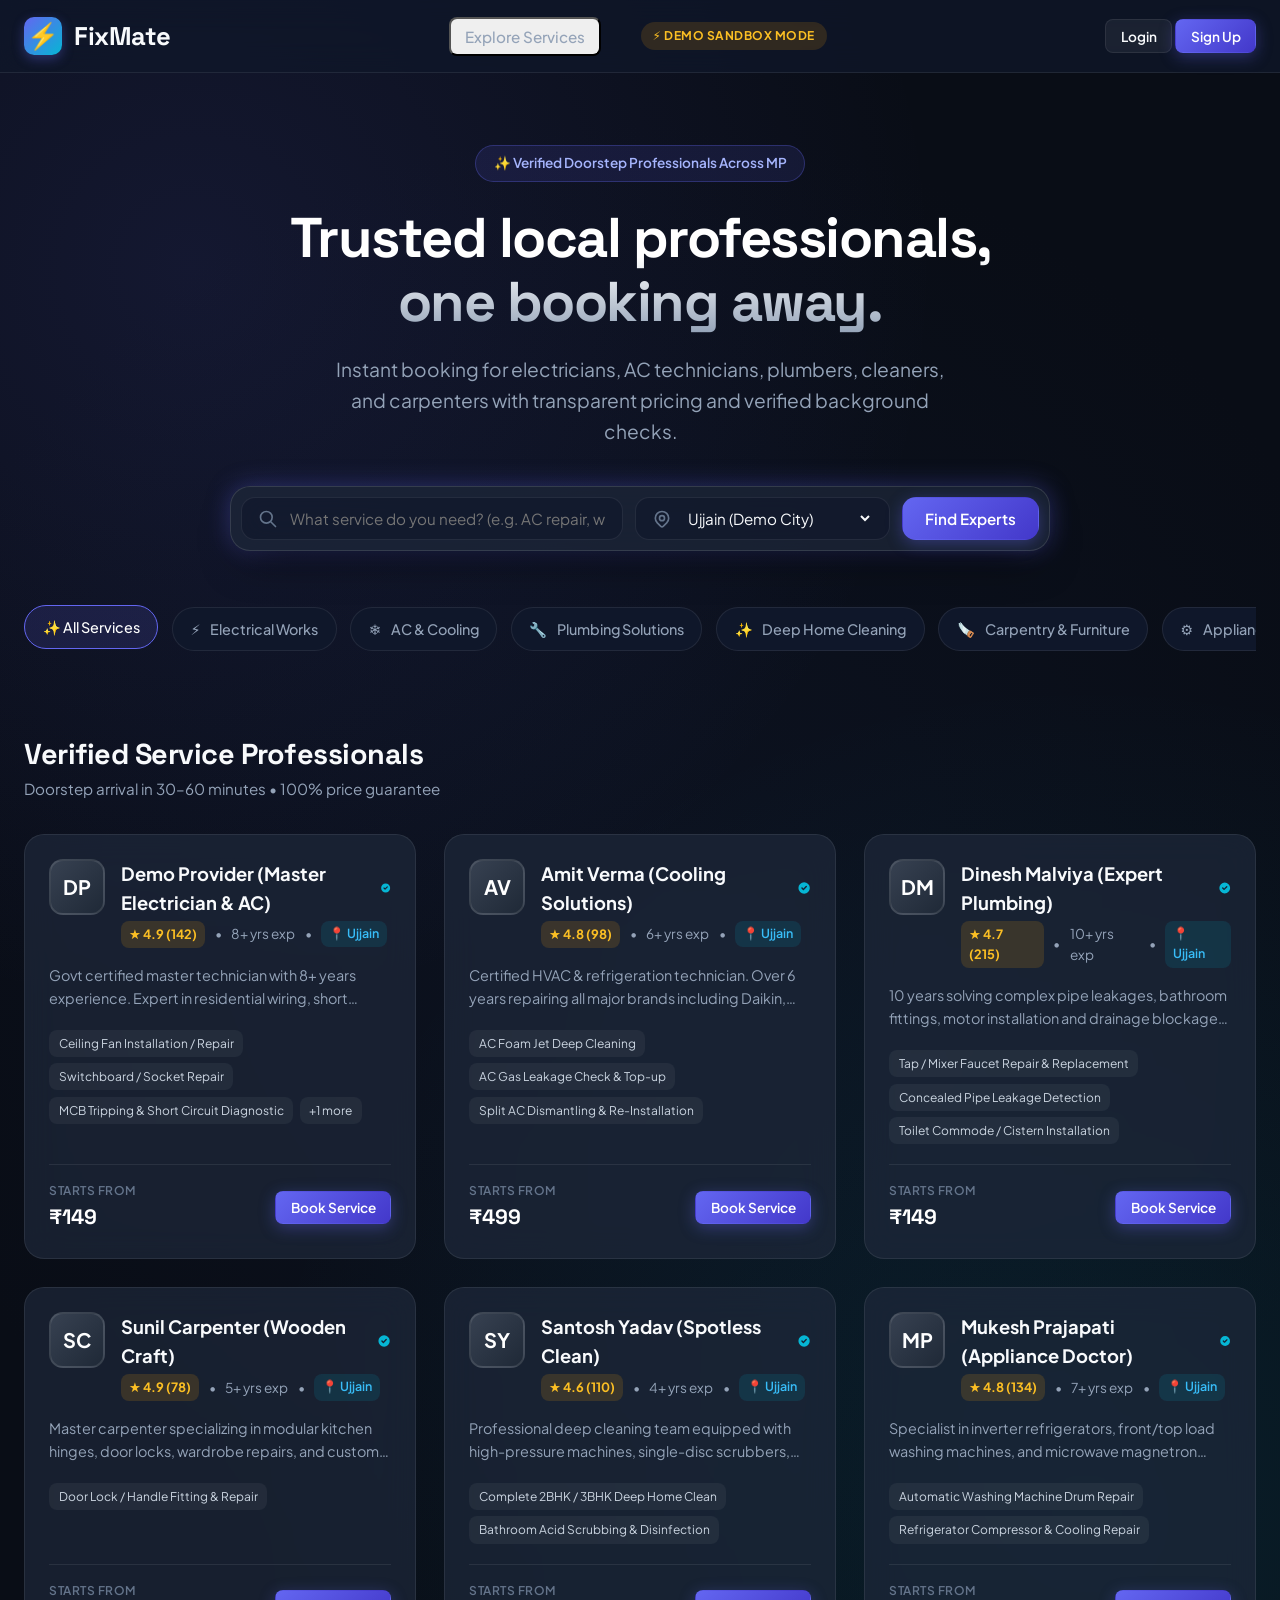
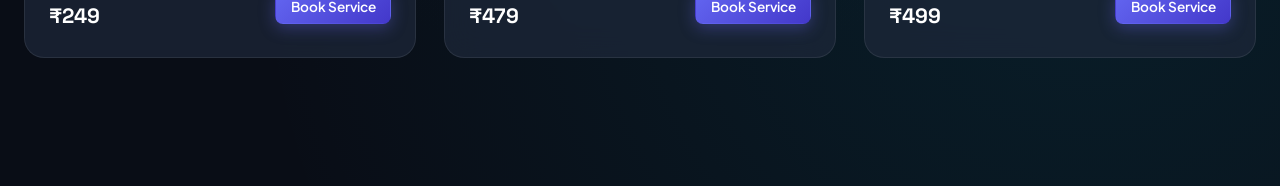
==== frontend/index.html @ 8fdf404b "Initial commit: FixMate - Local Service Booking & Management Platform" ====
<!DOCTYPE html>
<html lang="en">
<head>
  <meta charset="UTF-8" />
  <meta name="viewport" content="width=device-width, initial-scale=1.0" />
  <meta name="description" content="FixMate – On-demand local home and appliance repair services connecting verified electricians, plumbers, AC technicians, and cleaners." />
  <title>FixMate – Local Service Booking & Management Platform</title>
  <link rel="stylesheet" href="css/style.css" />
</head>
<body>

  <!-- Navigation Bar -->
  <header class="navbar">
    <div class="container nav-wrapper">
      <a href="javascript:void(0)" class="brand-logo" onclick="App.switchView('marketplace-view')">
        <div class="logo-badge">⚡</div>
        <span>FixMate</span>
      </a>

      <nav class="nav-menu">
        <button class="nav-link" onclick="App.switchView('marketplace-view')">Explore Services</button>
        <div id="nav-role-portals"></div>
        <span id="connection-mode-badge" class="status-badge status-pending" style="font-size: 0.75rem;">⚡ Ready</span>
      </nav>

      <div id="nav-auth-container">
        <!-- Injected via Auth.updateNavbar() -->
      </div>
    </div>
  </header>

  <!-- =========================================================================
       VIEW 1: MARKETPLACE DISCOVERY & PROVIDER SEARCH
       ========================================================================= -->
  <main id="marketplace-view" class="view-section">
    <!-- Hero Section -->
    <section class="hero-section">
      <div class="container">
        <div class="hero-pill">
          <span>✨ Verified Doorstep Professionals Across MP</span>
        </div>
        <h1 class="hero-title">
          Trusted local professionals,<br />one booking away.
        </h1>
        <p class="hero-subtitle">
          Instant booking for electricians, AC technicians, plumbers, cleaners, and carpenters with transparent pricing and verified background checks.
        </p>

        <!-- Search Bar Console -->
        <div class="hero-search-box">
          <div class="search-input-wrap">
            <svg width="20" height="20" fill="none" stroke="currentColor" viewBox="0 0 24 24"><path stroke-linecap="round" stroke-linejoin="round" stroke-width="2" d="M21 21l-6-6m2-5a7 7 0 11-14 0 7 7 0 0114 0z"></path></svg>
            <input type="text" id="search-keyword-input" class="search-input" placeholder="What service do you need? (e.g. AC repair, wiring...)" oninput="Marketplace.searchProviders()" />
          </div>

          <div class="search-input-wrap">
            <svg width="20" height="20" fill="none" stroke="currentColor" viewBox="0 0 24 24"><path stroke-linecap="round" stroke-linejoin="round" stroke-width="2" d="M17.657 16.657L13.414 20.9a1.998 1.998 0 01-2.827 0l-4.244-4.243a8 8 0 1111.314 0z"></path><path stroke-linecap="round" stroke-linejoin="round" stroke-width="2" d="M15 11a3 3 0 11-6 0 3 3 0 016 0z"></path></svg>
            <select id="search-city-select" class="search-select" onchange="Marketplace.searchProviders()">
              <option value="Ujjain" selected>Ujjain (Demo City)</option>
              <option value="Indore">Indore</option>
              <option value="Bhopal">Bhopal</option>
              <option value="Dewas">Dewas</option>
            </select>
          </div>

          <button class="btn btn-primary" onclick="Marketplace.searchProviders()">Find Experts</button>
        </div>

        <!-- Service Category Pills -->
        <div id="category-pills-container" class="categories-slider">
          <!-- Injected via Marketplace.renderCategoryPills() -->
        </div>
      </div>
    </section>

    <!-- Provider Listing Section -->
    <section class="container" style="padding-bottom: 4rem;">
      <div class="section-header">
        <div>
          <h2 class="section-title">Verified Service Professionals</h2>
          <p class="section-subtitle">Doorstep arrival in 30–60 minutes • 100% price guarantee</p>
        </div>
      </div>

      <div id="providers-grid" class="providers-grid">
        <!-- Injected via Marketplace.renderProviderCards() -->
      </div>
    </section>
  </main>

  <!-- =========================================================================
       VIEW 2: CUSTOMER DASHBOARD & LIVE SERVICE TRACKER
       ========================================================================= -->
  <section id="customer-view" class="view-section dashboard-layout container" style="display: none;">
    <div class="dashboard-header">
      <div>
        <h2 style="font-size: 1.8rem; font-weight: 700;">Customer Dashboard</h2>
        <p style="color: var(--text-muted);">Manage your active service orders, view booking history and saved addresses</p>
      </div>
      <button class="btn btn-primary btn-sm" onclick="App.switchView('marketplace-view')">+ Book New Service</button>
    </div>

    <!-- Live Active Job Tracker -->
    <div id="customer-active-tracker">
      <!-- Injected via CustomerDashboard.renderActiveTracker() -->
    </div>

    <!-- Booking History Table -->
    <div style="margin-bottom: 3.5rem;">
      <h3 style="font-size: 1.3rem; margin-bottom: 1rem;">Booking History</h3>
      <div class="table-container">
        <table class="custom-table">
          <thead>
            <tr>
              <th>Booking #</th>
              <th>Service</th>
              <th>Provider</th>
              <th>Amount</th>
              <th>Status</th>
              <th>Action</th>
            </tr>
          </thead>
          <tbody id="customer-history-tbody">
            <!-- Injected via CustomerDashboard.renderBookingHistory() -->
          </tbody>
        </table>
      </div>
    </div>

    <!-- Saved Addresses -->
    <div>
      <h3 style="font-size: 1.3rem; margin-bottom: 1rem;">Saved Addresses</h3>
      <div id="customer-addresses-grid" style="display: grid; grid-template-columns: repeat(auto-fill, minmax(280px, 1fr)); gap: 1rem;">
        <!-- Injected via CustomerDashboard.renderAddresses() -->
      </div>
    </div>
  </section>

  <!-- =========================================================================
       VIEW 3: PROVIDER WORKBENCH & DISPATCH DESK
       ========================================================================= -->
  <section id="provider-view" class="view-section dashboard-layout container" style="display: none;">
    <div id="provider-banner">
      <!-- Injected via ProviderWorkbench.renderProfileCard() -->
    </div>

    <!-- Provider KPIs -->
    <div class="stats-grid">
      <div class="stat-card">
        <span class="stat-title">Wallet Balance</span>
        <span id="provider-wallet-balance" class="stat-value" style="color: var(--accent-emerald);">₹0.00</span>
      </div>
      <div class="stat-card">
        <span class="stat-title">Completed Jobs</span>
        <span id="provider-completed-count" class="stat-value">0</span>
      </div>
      <div class="stat-card">
        <span class="stat-title">Payout Method</span>
        <span class="stat-value" style="font-size: 1.2rem; color: var(--accent-cyan);">Direct Bank (IMPS)</span>
      </div>
    </div>

    <!-- Incoming Urgent Requests -->
    <div style="margin-bottom: 3rem;">
      <h3 style="font-size: 1.3rem; margin-bottom: 1rem; display: flex; align-items: center; gap: 0.5rem;">
        <span>⚡ Incoming Job Requests</span>
      </h3>
      <div id="provider-pending-requests">
        <!-- Injected via ProviderWorkbench.renderPendingRequests() -->
      </div>
    </div>

    <!-- Active & Scheduled Jobs -->
    <div style="margin-bottom: 3.5rem;">
      <h3 style="font-size: 1.3rem; margin-bottom: 1rem;">Active & Completed Jobs</h3>
      <div class="table-container">
        <table class="custom-table">
          <thead>
            <tr>
              <th>Order ID</th>
              <th>Service</th>
              <th>Customer</th>
              <th>Address</th>
              <th>Earnings</th>
              <th>Status</th>
              <th>Action</th>
            </tr>
          </thead>
          <tbody id="provider-jobs-tbody">
            <!-- Injected via ProviderWorkbench.renderJobsTable() -->
          </tbody>
        </table>
      </div>
    </div>

    <!-- Provider Wallet Ledger -->
    <div>
      <h3 style="font-size: 1.3rem; margin-bottom: 1rem;">Earnings & Ledger Statement</h3>
      <div class="table-container">
        <table class="custom-table">
          <thead>
            <tr>
              <th>Date</th>
              <th>Transaction</th>
              <th>Amount</th>
              <th>Running Balance</th>
              <th>Description</th>
            </tr>
          </thead>
          <tbody id="provider-ledger-tbody">
            <!-- Injected via ProviderWorkbench.renderEarningsCard() -->
          </tbody>
        </table>
      </div>
    </div>
  </section>

  <!-- =========================================================================
       VIEW 4: ADMIN GOVERNANCE & KPI CENTER
       ========================================================================= -->
  <section id="admin-view" class="view-section dashboard-layout container" style="display: none;">
    <div class="dashboard-header">
      <div>
        <h2 style="font-size: 1.8rem; font-weight: 700;">Platform Administration</h2>
        <p style="color: var(--text-muted);">Real-time marketplace KPIs, provider verification and dispute resolution desk</p>
      </div>
      <span class="status-badge status-pending">Admin Session Active</span>
    </div>

    <!-- Admin KPI Cards -->
    <div class="stats-grid">
      <div class="stat-card">
        <span class="stat-title">Gross GMV</span>
        <span id="admin-stat-gmv" class="stat-value" style="color: var(--accent-emerald);">₹0.00</span>
      </div>
      <div class="stat-card">
        <span class="stat-title">Platform Net (10%)</span>
        <span id="admin-stat-net" class="stat-value" style="color: var(--brand-primary);">₹0.00</span>
      </div>
      <div class="stat-card">
        <span class="stat-title">Total Orders</span>
        <span id="admin-stat-orders" class="stat-value">0</span>
      </div>
      <div class="stat-card">
        <span class="stat-title">Active / Total Providers</span>
        <span id="admin-stat-provs" class="stat-value">0 / 0</span>
      </div>
      <div class="stat-card">
        <span class="stat-title">Open Disputes</span>
        <span id="admin-stat-disputes" class="stat-value" style="color: var(--accent-amber);">0</span>
      </div>
    </div>

    <!-- Provider Verification Desk -->
    <div style="margin-bottom: 3.5rem;">
      <h3 style="font-size: 1.3rem; margin-bottom: 1rem;">Provider Verification Queue</h3>
      <div class="table-container">
        <table class="custom-table">
          <thead>
            <tr>
              <th>Professional</th>
              <th>Location</th>
              <th>Experience</th>
              <th>ID Proof</th>
              <th>Status</th>
              <th>Rating & Jobs</th>
              <th>Action</th>
            </tr>
          </thead>
          <tbody id="admin-providers-tbody">
            <!-- Injected via AdminCenter.renderVerificationQueue() -->
          </tbody>
        </table>
      </div>
    </div>

    <!-- Dispute Desk -->
    <div>
      <h3 style="font-size: 1.3rem; margin-bottom: 1rem;">Customer Dispute Resolution</h3>
      <div class="table-container">
        <table class="custom-table">
          <thead>
            <tr>
              <th>Dispute ID</th>
              <th>Booking</th>
              <th>Customer</th>
              <th>Issue Summary</th>
              <th>Status</th>
              <th>Action</th>
            </tr>
          </thead>
          <tbody id="admin-complaints-tbody">
            <!-- Injected via AdminCenter.renderComplaintsTable() -->
          </tbody>
        </table>
      </div>
    </div>
  </section>

  <!-- =========================================================================
       MODALS
       ========================================================================= -->

  <!-- Login Modal -->
  <div id="login-modal" class="modal-overlay">
    <div class="modal-dialog">
      <button class="modal-close" onclick="App.closeAllModals()">&times;</button>
      <h3 style="font-size: 1.4rem; font-weight: 700; margin-bottom: 0.5rem;">Sign In to FixMate</h3>
      <p style="color: var(--text-muted); font-size: 0.9rem; margin-bottom: 1.5rem;">Access your dashboard, booking status and account</p>

      <!-- 1-Click Demo Quick Fill Buttons -->
      <div style="padding: 0.85rem; background: rgba(99, 102, 241, 0.1); border-radius: var(--radius-md); margin-bottom: 1.25rem;">
        <div style="font-size: 0.75rem; text-transform: uppercase; font-weight: 700; color: #a5b4fc; margin-bottom: 0.5rem;">Demo Quick Fill:</div>
        <div style="display: flex; gap: 0.5rem; flex-wrap: wrap;">
          <button type="button" class="btn btn-secondary btn-sm" onclick="App.fillDemoCredentials('CUSTOMER')">👤 customer123</button>
          <button type="button" class="btn btn-secondary btn-sm" onclick="App.fillDemoCredentials('PROVIDER')">🛠️ provider123</button>
          <button type="button" class="btn btn-secondary btn-sm" onclick="App.fillDemoCredentials('ADMIN')">⚡ admin123</button>
        </div>
      </div>

      <form onsubmit="App.handleLoginSubmit(event)">
        <div class="form-group">
          <label class="form-label">Email or Username</label>
          <input type="text" id="login-email" class="form-control" required placeholder="Enter your registered email or username" />
        </div>
        <div class="form-group">
          <label class="form-label">Password</label>
          <input type="password" id="login-password" class="form-control" required placeholder="Enter your account password" />
        </div>
        <button type="submit" class="btn btn-primary" style="width: 100%; margin-top: 1rem;">Login</button>
      </form>
    </div>
  </div>

  <!-- Register Choice Modal -->
  <div id="register-choice-modal" class="modal-overlay">
    <div class="modal-dialog" style="text-align: center;">
      <button class="modal-close" onclick="App.closeAllModals()">&times;</button>
      <h3 style="font-size: 1.4rem; font-weight: 700; margin-bottom: 0.5rem;">Join FixMate</h3>
      <p style="color: var(--text-muted); font-size: 0.9rem; margin-bottom: 2rem;">Select how you want to use the platform</p>
      <div style="display: grid; grid-template-columns: 1fr 1fr; gap: 1rem;">
        <div style="padding: 1.5rem; background: var(--bg-surface-elevated); border: 1px solid var(--border-subtle); border-radius: var(--radius-md); cursor: pointer;" onclick="App.closeAllModals(); App.openModal('register-customer-modal')">
          <div style="font-size: 2.5rem; margin-bottom: 0.5rem;">🏠</div>
          <strong>I am a Customer</strong>
          <p style="font-size: 0.8rem; color: var(--text-muted); margin-top: 0.4rem;">Book verified repair & home care professionals</p>
        </div>
        <div style="padding: 1.5rem; background: var(--bg-surface-elevated); border: 1px solid var(--border-subtle); border-radius: var(--radius-md); cursor: pointer;" onclick="App.closeAllModals(); App.openModal('register-provider-modal')">
          <div style="font-size: 2.5rem; margin-bottom: 0.5rem;">🔧</div>
          <strong>I am a Provider</strong>
          <p style="font-size: 0.8rem; color: var(--text-muted); margin-top: 0.4rem;">Receive bookings, set custom prices & grow income</p>
        </div>
      </div>
    </div>
  </div>

  <!-- Customer Register Modal -->
  <div id="register-customer-modal" class="modal-overlay">
    <div class="modal-dialog">
      <button class="modal-close" onclick="App.closeAllModals()">&times;</button>
      <h3 style="font-size: 1.4rem; font-weight: 700; margin-bottom: 0.5rem;">Customer Registration</h3>
      <form onsubmit="App.handleCustomerRegister(event)">
        <div class="form-group">
          <label class="form-label">Full Name</label>
          <input type="text" id="reg-c-name" class="form-control" required placeholder="Enter your full name" />
        </div>
        <div class="form-group">
          <label class="form-label">Email</label>
          <input type="email" id="reg-c-email" class="form-control" required placeholder="Enter your email address" />
        </div>
        <div class="form-group">
          <label class="form-label">Phone Number</label>
          <input type="tel" id="reg-c-phone" class="form-control" required placeholder="Enter 10-digit mobile number" />
        </div>
        <div class="form-group">
          <label class="form-label">Password</label>
          <input type="password" id="reg-c-pass" class="form-control" required minlength="6" placeholder="Create a secure password" />
        </div>
        <button type="submit" class="btn btn-primary" style="width: 100%; margin-top: 1rem;">Create Customer Account</button>
      </form>
    </div>
  </div>

  <!-- Provider Register Modal -->
  <div id="register-provider-modal" class="modal-overlay">
    <div class="modal-dialog">
      <button class="modal-close" onclick="App.closeAllModals()">&times;</button>
      <h3 style="font-size: 1.4rem; font-weight: 700; margin-bottom: 0.5rem;">Join as Service Professional</h3>
      <form onsubmit="App.handleProviderRegister(event)">
        <div class="form-group">
          <label class="form-label">Full Name</label>
          <input type="text" id="reg-p-name" class="form-control" required placeholder="Enter professional full name" />
        </div>
        <div style="display: grid; grid-template-columns: 1fr 1fr; gap: 0.75rem;">
          <div class="form-group">
            <label class="form-label">Email</label>
            <input type="email" id="reg-p-email" class="form-control" required placeholder="Enter professional email address" />
          </div>
          <div class="form-group">
            <label class="form-label">Phone</label>
            <input type="tel" id="reg-p-phone" class="form-control" required placeholder="Enter 10-digit mobile number" />
          </div>
        </div>
        <div style="display: grid; grid-template-columns: 1fr 1fr; gap: 0.75rem;">
          <div class="form-group">
            <label class="form-label">Experience (Years)</label>
            <input type="number" id="reg-p-exp" class="form-control" min="1" max="40" placeholder="Years of experience" value="5" required />
          </div>
          <div class="form-group">
            <label class="form-label">City</label>
            <select id="reg-p-city" class="form-control">
              <option value="Ujjain">Ujjain</option>
              <option value="Indore">Indore</option>
              <option value="Bhopal">Bhopal</option>
              <option value="Dewas">Dewas</option>
            </select>
          </div>
        </div>
        <div class="form-group">
          <label class="form-label">Workshop / Residential Address</label>
          <input type="text" id="reg-p-addr" class="form-control" required placeholder="Enter workshop or residential address" />
        </div>
        <div style="display: grid; grid-template-columns: 1fr 1fr; gap: 0.75rem;">
          <div class="form-group">
            <label class="form-label">Pincode</label>
            <input type="text" id="reg-p-pincode" class="form-control" required placeholder="Enter 6-digit area pincode" />
          </div>
          <div class="form-group">
            <label class="form-label">Aadhaar / ID Proof #</label>
            <input type="text" id="reg-p-idnum" class="form-control" required placeholder="Enter 12-digit Aadhaar / Govt ID number" />
          </div>
        </div>
        <div class="form-group">
          <label class="form-label">Password</label>
          <input type="password" id="reg-p-pass" class="form-control" required minlength="6" placeholder="Create a secure password" />
        </div>
        <button type="submit" class="btn btn-primary" style="width: 100%; margin-top: 1rem;">Submit For Verification</button>
      </form>
    </div>
  </div>

  <!-- Interactive Multi-Step Booking Wizard Modal -->
  <div id="booking-wizard-modal" class="modal-overlay">
    <div class="modal-dialog">
      <button class="modal-close" onclick="App.closeAllModals()">&times;</button>
      <div id="booking-wizard-body">
        <!-- Dynamically injected via BookingWizard -->
      </div>
    </div>
  </div>

  <!-- Submit Review Modal -->
  <div id="submit-review-modal" class="modal-overlay">
    <div class="modal-dialog">
      <button class="modal-close" onclick="App.closeAllModals()">&times;</button>
      <h3 style="font-size: 1.4rem; font-weight: 700; margin-bottom: 0.25rem;">Rate Your Service</h3>
      <p id="review-service-title" style="color: var(--text-muted); font-size: 0.88rem; margin-bottom: 1.5rem;"></p>
      <form onsubmit="CustomerDashboard.submitReviewForm(event)">
        <input type="hidden" id="review-booking-id" />
        <div class="form-group">
          <label class="form-label">Rating (1 to 5 Stars)</label>
          <div style="display: flex; gap: 1rem; font-size: 1.5rem;">
            <label><input type="radio" name="review_rating" value="5" checked /> 5 ★</label>
            <label><input type="radio" name="review_rating" value="4" /> 4 ★</label>
            <label><input type="radio" name="review_rating" value="3" /> 3 ★</label>
            <label><input type="radio" name="review_rating" value="2" /> 2 ★</label>
            <label><input type="radio" name="review_rating" value="1" /> 1 ★</label>
          </div>
        </div>
        <div class="form-group">
          <label class="form-label">Review Comments</label>
          <textarea id="review-comment-input" class="form-control" rows="3" required placeholder="Write your feedback regarding technician punctuality, work quality, and behavior"></textarea>
        </div>
        <button type="submit" class="btn btn-primary" style="width: 100%;">Submit Feedback</button>
      </form>
    </div>
  </div>

  <!-- Raise Complaint Modal -->
  <div id="raise-complaint-modal" class="modal-overlay">
    <div class="modal-dialog">
      <button class="modal-close" onclick="App.closeAllModals()">&times;</button>
      <h3 style="font-size: 1.4rem; font-weight: 700; margin-bottom: 0.5rem;">File Service Dispute</h3>
      <p style="color: var(--text-muted); font-size: 0.88rem; margin-bottom: 1.5rem;">Our customer care team reviews all disputes within 24 hours.</p>
      <form onsubmit="CustomerDashboard.submitComplaintForm(event)">
        <input type="hidden" id="complaint-booking-id" />
        <div class="form-group">
          <label class="form-label">Subject</label>
          <input type="text" id="complaint-subject" class="form-control" required placeholder="Enter dispute or complaint subject" />
        </div>
        <div class="form-group">
          <label class="form-label">Detailed Description</label>
          <textarea id="complaint-description" class="form-control" rows="4" required placeholder="Describe the issue faced with your service in detail"></textarea>
        </div>
        <button type="submit" class="btn btn-danger" style="width: 100%;">Submit Dispute</button>
      </form>
    </div>
  </div>

  <!-- Add Address Modal -->
  <div id="add-address-modal" class="modal-overlay">
    <div class="modal-dialog">
      <button class="modal-close" onclick="App.closeAllModals()">&times;</button>
      <h3 style="font-size: 1.4rem; font-weight: 700; margin-bottom: 1rem;">Add New Address</h3>
      <form onsubmit="CustomerDashboard.saveNewAddress(event)">
        <div class="form-group">
          <label class="form-label">Label</label>
          <select id="addr-label" class="form-control">
            <option value="Home">Home</option>
            <option value="Office">Office</option>
            <option value="Other">Other</option>
          </select>
        </div>
        <div class="form-group">
          <label class="form-label">Street Address</label>
          <input type="text" id="addr-street" class="form-control" required placeholder="Enter house/flat number, building, street, area" />
        </div>
        <div class="form-group">
          <label class="form-label">Landmark</label>
          <input type="text" id="addr-landmark" class="form-control" placeholder="Enter nearby landmark (optional)" />
        </div>
        <div style="display: grid; grid-template-columns: 1fr 1fr; gap: 0.75rem;">
          <div class="form-group">
            <label class="form-label">City</label>
            <input type="text" id="addr-city" class="form-control" required placeholder="Enter city name" />
          </div>
          <div class="form-group">
            <label class="form-label">Pincode</label>
            <input type="text" id="addr-pincode" class="form-control" required placeholder="Enter 6-digit area pincode" />
          </div>
        </div>
        <button type="submit" class="btn btn-primary" style="width: 100%; margin-top: 1rem;">Save Address</button>
      </form>
    </div>
  </div>

  <!-- Frontend Scripts -->
  <script src="js/toast.js"></script>
  <script src="js/mockData.js"></script>
  <script src="js/api.js"></script>
  <script src="js/auth.js"></script>
  <script src="js/marketplace.js"></script>
  <script src="js/booking.js"></script>
  <script src="js/customer.js"></script>
  <script src="js/provider.js"></script>
  <script src="js/admin.js"></script>
  <script src="js/app.js"></script>
</body>
</html>
---- frontend/css/style.css ----
/* ==========================================================================
   FixMate - Modern Glassmorphic Design System & Stylesheet
   ========================================================================== */

@import url('https://fonts.googleapis.com/css2?family=Plus+Jakarta+Sans:wght@300;400;500;600;700;800&family=Space+Grotesk:wght@500;700&display=swap');

:root {
  /* Core Color Tokens */
  --bg-main: #090d16;
  --bg-surface: #0f172a;
  --bg-surface-elevated: #1e293b;
  --bg-card: rgba(30, 41, 59, 0.7);
  --bg-card-hover: rgba(51, 65, 85, 0.8);
  --border-subtle: rgba(255, 255, 255, 0.08);
  --border-active: rgba(99, 102, 241, 0.5);

  /* Primary Accent & Brand */
  --brand-primary: #6366f1;
  --brand-primary-hover: #4f46e5;
  --brand-glow: rgba(99, 102, 241, 0.35);

  /* Secondary Accents */
  --accent-amber: #f59e0b;
  --accent-amber-glow: rgba(245, 158, 11, 0.25);
  --accent-cyan: #06b6d4;
  --accent-emerald: #10b981;
  --accent-rose: #f43f5e;

  /* Typography */
  --font-main: 'Plus Jakarta Sans', system-ui, -apple-system, sans-serif;
  --font-display: 'Space Grotesk', sans-serif;

  --text-main: #f8fafc;
  --text-muted: #94a3b8;
  --text-dim: #64748b;

  /* Radius & Shadows */
  --radius-sm: 8px;
  --radius-md: 14px;
  --radius-lg: 20px;
  --radius-full: 9999px;

  --shadow-card: 0 10px 25px -5px rgba(0, 0, 0, 0.4), 0 8px 10px -6px rgba(0, 0, 0, 0.3);
  --shadow-glow: 0 0 25px var(--brand-glow);
  --backdrop-blur: blur(16px);
}

/* Reset & Base Setup */
*, *::before, *::after {
  box-sizing: border-box;
  margin: 0;
  padding: 0;
}

body {
  font-family: var(--font-main);
  background-color: var(--bg-main);
  color: var(--text-main);
  line-height: 1.6;
  min-height: 100vh;
  overflow-x: hidden;
  position: relative;
  background-image: 
    radial-gradient(circle at 15% 15%, rgba(99, 102, 241, 0.12) 0%, transparent 40%),
    radial-gradient(circle at 85% 85%, rgba(6, 182, 212, 0.1) 0%, transparent 45%),
    radial-gradient(circle at 50% 50%, rgba(15, 23, 42, 0.5) 0%, transparent 70%);
}

a {
  color: inherit;
  text-decoration: none;
}

button, input, select, textarea {
  font-family: inherit;
  color: inherit;
}

/* --------------------------------------------------------------------------
   Container & Grid Layout
   -------------------------------------------------------------------------- */
.container {
  width: 100%;
  max-width: 1280px;
  margin: 0 auto;
  padding: 0 1.5rem;
}

/* --------------------------------------------------------------------------
   Navigation Bar (Glassmorphic)
   -------------------------------------------------------------------------- */
.navbar {
  position: sticky;
  top: 0;
  z-index: 1000;
  backdrop-filter: var(--backdrop-blur);
  -webkit-backdrop-filter: var(--backdrop-blur);
  background: rgba(15, 23, 42, 0.75);
  border-bottom: 1px solid var(--border-subtle);
  transition: all 0.3s ease;
}

.nav-wrapper {
  display: flex;
  justify-content: space-between;
  align-items: center;
  height: 72px;
}

.brand-logo {
  display: flex;
  align-items: center;
  gap: 0.75rem;
  font-family: var(--font-display);
  font-size: 1.6rem;
  font-weight: 700;
  letter-spacing: -0.5px;
}

.logo-badge {
  background: linear-gradient(135deg, var(--brand-primary), var(--accent-cyan));
  color: #fff;
  width: 38px;
  height: 38px;
  border-radius: 10px;
  display: flex;
  align-items: center;
  justify-content: center;
  box-shadow: 0 4px 12px var(--brand-glow);
}

.nav-menu {
  display: flex;
  align-items: center;
  gap: 1.25rem;
}

.nav-link {
  font-size: 0.95rem;
  font-weight: 500;
  color: var(--text-muted);
  padding: 0.5rem 0.85rem;
  border-radius: var(--radius-sm);
  transition: all 0.2s ease;
}

.nav-link:hover, .nav-link.active {
  color: #fff;
  background: rgba(255, 255, 255, 0.05);
}

/* --------------------------------------------------------------------------
   Buttons & UI Elements
   -------------------------------------------------------------------------- */
.btn {
  display: inline-flex;
  align-items: center;
  justify-content: center;
  gap: 0.5rem;
  font-weight: 600;
  font-size: 0.95rem;
  padding: 0.7rem 1.4rem;
  border-radius: var(--radius-md);
  border: 1px solid transparent;
  cursor: pointer;
  transition: all 0.25s cubic-bezier(0.4, 0, 0.2, 1);
  outline: none;
}

.btn-primary {
  background: linear-gradient(135deg, var(--brand-primary), #4338ca);
  color: #fff;
  box-shadow: 0 4px 16px var(--brand-glow);
}

.btn-primary:hover {
  transform: translateY(-2px);
  box-shadow: 0 6px 20px rgba(99, 102, 241, 0.5);
  background: linear-gradient(135deg, #7174fa, #4f46e5);
}

.btn-secondary {
  background: rgba(255, 255, 255, 0.06);
  border: 1px solid var(--border-subtle);
  color: var(--text-main);
}

.btn-secondary:hover {
  background: rgba(255, 255, 255, 0.12);
  border-color: rgba(255, 255, 255, 0.2);
}

.btn-sm {
  padding: 0.45rem 0.9rem;
  font-size: 0.85rem;
  border-radius: var(--radius-sm);
}

.btn-success {
  background: linear-gradient(135deg, var(--accent-emerald), #059669);
  color: #fff;
}

.btn-danger {
  background: linear-gradient(135deg, var(--accent-rose), #be123c);
  color: #fff;
}

/* --------------------------------------------------------------------------
   Hero Section
   -------------------------------------------------------------------------- */
.hero-section {
  padding: 4.5rem 0 3.5rem;
  text-align: center;
  position: relative;
}

.hero-pill {
  display: inline-flex;
  align-items: center;
  gap: 0.5rem;
  padding: 0.4rem 1.1rem;
  background: rgba(99, 102, 241, 0.12);
  border: 1px solid rgba(99, 102, 241, 0.3);
  border-radius: var(--radius-full);
  font-size: 0.85rem;
  font-weight: 600;
  color: #a5b4fc;
  margin-bottom: 1.5rem;
}

.hero-title {
  font-family: var(--font-display);
  font-size: 3.5rem;
  font-weight: 800;
  line-height: 1.15;
  letter-spacing: -1.5px;
  max-width: 860px;
  margin: 0 auto 1.25rem;
  background: linear-gradient(180deg, #ffffff 40%, #94a3b8 100%);
  -webkit-background-clip: text;
  -webkit-text-fill-color: transparent;
}

.hero-subtitle {
  font-size: 1.2rem;
  color: var(--text-muted);
  max-width: 620px;
  margin: 0 auto 2.5rem;
}

/* Search Bar (Floating Glass Console) */
.hero-search-box {
  max-width: 820px;
  margin: 0 auto 3rem;
  background: var(--bg-card);
  backdrop-filter: var(--backdrop-blur);
  -webkit-backdrop-filter: var(--backdrop-blur);
  border: 1px solid rgba(255, 255, 255, 0.12);
  border-radius: var(--radius-lg);
  padding: 0.6rem;
  display: grid;
  grid-template-columns: 1.5fr 1fr auto;
  gap: 0.75rem;
  box-shadow: 0 20px 40px -15px rgba(0, 0, 0, 0.6), var(--shadow-glow);
}

.search-input-wrap {
  display: flex;
  align-items: center;
  gap: 0.75rem;
  padding: 0.6rem 1rem;
  background: rgba(15, 23, 42, 0.6);
  border: 1px solid var(--border-subtle);
  border-radius: var(--radius-md);
}

.search-input-wrap svg {
  color: var(--text-dim);
  flex-shrink: 0;
}

.search-input {
  width: 100%;
  background: transparent;
  border: none;
  font-size: 0.95rem;
  outline: none;
}

.search-select {
  background: transparent;
  border: none;
  font-size: 0.95rem;
  width: 100%;
  outline: none;
  cursor: pointer;
}

.search-select option {
  background: #0f172a;
  color: #fff;
}

/* --------------------------------------------------------------------------
   Category Pills & Filter Strip
   -------------------------------------------------------------------------- */
.categories-slider {
  display: flex;
  gap: 0.85rem;
  overflow-x: auto;
  padding: 0.5rem 0 1.5rem;
  scrollbar-width: thin;
  scrollbar-color: var(--border-subtle) transparent;
}

.category-pill {
  flex-shrink: 0;
  display: flex;
  align-items: center;
  gap: 0.6rem;
  padding: 0.6rem 1.1rem;
  background: var(--bg-surface);
  border: 1px solid var(--border-subtle);
  border-radius: var(--radius-full);
  font-size: 0.9rem;
  font-weight: 500;
  color: var(--text-muted);
  cursor: pointer;
  transition: all 0.2s ease;
}

.category-pill:hover, .category-pill.active {
  background: rgba(99, 102, 241, 0.15);
  border-color: var(--brand-primary);
  color: #fff;
  transform: translateY(-2px);
}

/* --------------------------------------------------------------------------
   Marketplace Grid & Provider Cards
   -------------------------------------------------------------------------- */
.section-header {
  display: flex;
  justify-content: space-between;
  align-items: flex-end;
  margin-bottom: 2rem;
}

.section-title {
  font-family: var(--font-display);
  font-size: 1.8rem;
  font-weight: 700;
  letter-spacing: -0.5px;
}

.section-subtitle {
  color: var(--text-muted);
  font-size: 0.95rem;
}

.providers-grid {
  display: grid;
  grid-template-columns: repeat(auto-fill, minmax(340px, 1fr));
  gap: 1.75rem;
  margin-bottom: 4rem;
}

.provider-card {
  background: var(--bg-card);
  backdrop-filter: var(--backdrop-blur);
  -webkit-backdrop-filter: var(--backdrop-blur);
  border: 1px solid var(--border-subtle);
  border-radius: var(--radius-lg);
  padding: 1.5rem;
  display: flex;
  flex-direction: column;
  justify-content: space-between;
  transition: all 0.3s cubic-bezier(0.4, 0, 0.2, 1);
  position: relative;
  overflow: hidden;
}

.provider-card::before {
  content: '';
  position: absolute;
  top: 0;
  left: 0;
  right: 0;
  height: 3px;
  background: linear-gradient(90deg, var(--brand-primary), var(--accent-cyan));
  opacity: 0;
  transition: opacity 0.3s ease;
}

.provider-card:hover {
  transform: translateY(-5px);
  border-color: rgba(99, 102, 241, 0.4);
  box-shadow: 0 15px 30px -10px rgba(0, 0, 0, 0.5), 0 0 15px rgba(99, 102, 241, 0.2);
}

.provider-card:hover::before {
  opacity: 1;
}

.card-header {
  display: flex;
  align-items: flex-start;
  gap: 1rem;
  margin-bottom: 1rem;
}

.provider-avatar {
  width: 56px;
  height: 56px;
  border-radius: 14px;
  background: linear-gradient(135deg, #374151, #1f2937);
  display: flex;
  align-items: center;
  justify-content: center;
  font-weight: 700;
  font-size: 1.25rem;
  color: #fff;
  border: 2px solid rgba(255, 255, 255, 0.1);
  flex-shrink: 0;
}

.provider-info {
  flex-grow: 1;
}

.provider-name {
  font-size: 1.15rem;
  font-weight: 700;
  display: flex;
  align-items: center;
  gap: 0.4rem;
}

.verified-icon {
  color: var(--accent-cyan);
  width: 16px;
  height: 16px;
}

.provider-meta {
  display: flex;
  align-items: center;
  gap: 0.6rem;
  font-size: 0.85rem;
  color: var(--text-muted);
  margin-top: 0.2rem;
}

.rating-badge {
  display: inline-flex;
  align-items: center;
  gap: 0.25rem;
  background: rgba(245, 158, 11, 0.15);
  color: #fbbf24;
  font-weight: 700;
  font-size: 0.8rem;
  padding: 0.2rem 0.5rem;
  border-radius: var(--radius-sm);
}

.distance-badge {
  display: inline-flex;
  align-items: center;
  gap: 0.25rem;
  background: rgba(6, 182, 212, 0.12);
  color: #38bdf8;
  font-weight: 600;
  font-size: 0.78rem;
  padding: 0.2rem 0.5rem;
  border-radius: var(--radius-sm);
}

.provider-bio {
  font-size: 0.9rem;
  color: var(--text-muted);
  margin-bottom: 1.25rem;
  display: -webkit-box;
  -webkit-line-clamp: 2;
  -webkit-box-orient: vertical;
  overflow: hidden;
}

.services-tag-list {
  display: flex;
  flex-wrap: wrap;
  gap: 0.4rem;
  margin-bottom: 1.25rem;
}

.service-tag {
  font-size: 0.75rem;
  padding: 0.25rem 0.6rem;
  background: rgba(255, 255, 255, 0.05);
  border-radius: var(--radius-sm);
  color: #cbd5e1;
}

.card-footer {
  display: flex;
  justify-content: space-between;
  align-items: center;
  padding-top: 1rem;
  border-top: 1px solid var(--border-subtle);
}

.pricing-preview {
  display: flex;
  flex-direction: column;
}

.price-label {
  font-size: 0.75rem;
  color: var(--text-dim);
  text-transform: uppercase;
  font-weight: 600;
  letter-spacing: 0.5px;
}

.price-val {
  font-size: 1.3rem;
  font-weight: 800;
  color: #fff;
  font-family: var(--font-display);
}

/* --------------------------------------------------------------------------
   Dashboard & Portals Layout
   -------------------------------------------------------------------------- */
.dashboard-layout {
  padding: 2.5rem 0 5rem;
}

.dashboard-header {
  display: flex;
  justify-content: space-between;
  align-items: center;
  margin-bottom: 2rem;
  padding-bottom: 1.5rem;
  border-bottom: 1px solid var(--border-subtle);
}

.stats-grid {
  display: grid;
  grid-template-columns: repeat(auto-fit, minmax(220px, 1fr));
  gap: 1.25rem;
  margin-bottom: 2.5rem;
}

.stat-card {
  background: var(--bg-card);
  border: 1px solid var(--border-subtle);
  border-radius: var(--radius-md);
  padding: 1.4rem;
  display: flex;
  flex-direction: column;
  gap: 0.5rem;
}

.stat-title {
  font-size: 0.85rem;
  color: var(--text-muted);
  font-weight: 600;
  text-transform: uppercase;
  letter-spacing: 0.5px;
}

.stat-value {
  font-family: var(--font-display);
  font-size: 2rem;
  font-weight: 700;
  color: #fff;
}

/* Status Chips & Badges */
.status-badge {
  display: inline-flex;
  align-items: center;
  gap: 0.35rem;
  padding: 0.25rem 0.75rem;
  border-radius: var(--radius-full);
  font-size: 0.78rem;
  font-weight: 700;
  text-transform: uppercase;
  letter-spacing: 0.5px;
}

.status-pending { background: rgba(245, 158, 11, 0.15); color: #fbbf24; }
.status-accepted { background: rgba(99, 102, 241, 0.15); color: #818cf8; }
.status-on_the_way { background: rgba(6, 182, 212, 0.15); color: #38bdf8; }
.status-in_progress { background: rgba(168, 85, 247, 0.15); color: #c084fc; }
.status-completed { background: rgba(16, 185, 129, 0.15); color: #34d399; }
.status-cancelled, .status-rejected { background: rgba(244, 63, 94, 0.15); color: #fb7185; }

/* Booking Stepper Tracker */
.stepper-container {
  display: flex;
  align-items: center;
  justify-content: space-between;
  margin: 1.5rem 0;
  position: relative;
}

.stepper-container::before {
  content: '';
  position: absolute;
  top: 18px;
  left: 30px;
  right: 30px;
  height: 3px;
  background: rgba(255, 255, 255, 0.1);
  z-index: 1;
}

.step-item {
  display: flex;
  flex-direction: column;
  align-items: center;
  gap: 0.5rem;
  position: relative;
  z-index: 2;
}

.step-dot {
  width: 36px;
  height: 36px;
  border-radius: 50%;
  background: var(--bg-surface-elevated);
  border: 2px solid var(--border-subtle);
  display: flex;
  align-items: center;
  justify-content: center;
  font-weight: 700;
  font-size: 0.9rem;
  color: var(--text-dim);
}

.step-item.active .step-dot {
  background: var(--brand-primary);
  border-color: #fff;
  color: #fff;
  box-shadow: 0 0 15px var(--brand-glow);
}

.step-item.completed .step-dot {
  background: var(--accent-emerald);
  border-color: var(--accent-emerald);
  color: #fff;
}

.step-label {
  font-size: 0.8rem;
  font-weight: 600;
  color: var(--text-muted);
}

/* --------------------------------------------------------------------------
   Data Tables
   -------------------------------------------------------------------------- */
.table-container {
  background: var(--bg-card);
  border: 1px solid var(--border-subtle);
  border-radius: var(--radius-lg);
  overflow-x: auto;
}

.custom-table {
  width: 100%;
  border-collapse: collapse;
  text-align: left;
  font-size: 0.92rem;
}

.custom-table th {
  padding: 1.1rem 1.4rem;
  background: rgba(15, 23, 42, 0.9);
  color: var(--text-muted);
  font-weight: 600;
  font-size: 0.8rem;
  text-transform: uppercase;
  letter-spacing: 0.5px;
  border-bottom: 1px solid var(--border-subtle);
}

.custom-table td {
  padding: 1.1rem 1.4rem;
  border-bottom: 1px solid rgba(255, 255, 255, 0.04);
  color: var(--text-main);
  vertical-align: middle;
}

.custom-table tr:hover td {
  background: rgba(255, 255, 255, 0.02);
}

/* --------------------------------------------------------------------------
   Interactive Modals
   -------------------------------------------------------------------------- */
.modal-overlay {
  position: fixed;
  inset: 0;
  background: rgba(0, 0, 0, 0.75);
  backdrop-filter: var(--backdrop-blur);
  -webkit-backdrop-filter: var(--backdrop-blur);
  z-index: 2000;
  display: none;
  align-items: center;
  justify-content: center;
  padding: 1.5rem;
  opacity: 0;
  transition: opacity 0.25s ease;
}

.modal-overlay.active {
  display: flex;
  opacity: 1;
}

.modal-dialog {
  background: var(--bg-surface);
  border: 1px solid rgba(255, 255, 255, 0.12);
  border-radius: var(--radius-lg);
  max-width: 580px;
  width: 100%;
  max-height: 90vh;
  overflow-y: auto;
  padding: 2rem;
  position: relative;
  box-shadow: 0 25px 50px -12px rgba(0, 0, 0, 0.8);
  transform: scale(0.95);
  transition: transform 0.25s ease;
}

.modal-overlay.active .modal-dialog {
  transform: scale(1);
}

.modal-close {
  position: absolute;
  top: 1.5rem;
  right: 1.5rem;
  background: rgba(255, 255, 255, 0.06);
  border: none;
  color: var(--text-muted);
  width: 32px;
  height: 32px;
  border-radius: 50%;
  display: flex;
  align-items: center;
  justify-content: center;
  cursor: pointer;
  font-size: 1.2rem;
}

.modal-close:hover {
  color: #fff;
  background: rgba(255, 255, 255, 0.12);
}

.form-group {
  margin-bottom: 1.25rem;
}

.form-label {
  display: block;
  font-size: 0.88rem;
  font-weight: 600;
  margin-bottom: 0.4rem;
  color: var(--text-muted);
}

.form-control {
  width: 100%;
  padding: 0.75rem 1rem;
  background: rgba(15, 23, 42, 0.8);
  border: 1px solid var(--border-subtle);
  border-radius: var(--radius-sm);
  color: #fff;
  font-size: 0.95rem;
  transition: border-color 0.2s ease;
}

.form-control:focus {
  border-color: var(--brand-primary);
  outline: none;
  box-shadow: 0 0 0 3px rgba(99, 102, 241, 0.25);
}

/* --------------------------------------------------------------------------
   Toast Notifications System
   -------------------------------------------------------------------------- */
#toast-container {
  position: fixed;
  bottom: 2rem;
  right: 2rem;
  z-index: 3000;
  display: flex;
  flex-direction: column;
  gap: 0.75rem;
}

.toast {
  min-width: 300px;
  padding: 1rem 1.25rem;
  border-radius: var(--radius-md);
  background: #1e293b;
  border: 1px solid var(--border-subtle);
  color: #fff;
  display: flex;
  align-items: center;
  gap: 0.75rem;
  box-shadow: 0 10px 25px rgba(0, 0, 0, 0.5);
  animation: slideInRight 0.3s ease forwards;
}

.toast.toast-success { border-left: 4px solid var(--accent-emerald); }
.toast.toast-error { border-left: 4px solid var(--accent-rose); }
.toast.toast-info { border-left: 4px solid var(--brand-primary); }

@keyframes slideInRight {
  from { transform: translateX(100%); opacity: 0; }
  to { transform: translateX(0); opacity: 1; }
}

/* --------------------------------------------------------------------------
   Responsive Mobile Adjustments
   -------------------------------------------------------------------------- */
@media (max-width: 768px) {
  .hero-title { font-size: 2.3rem; }
  .hero-search-box { grid-template-columns: 1fr; }
  .nav-menu { display: none; }
  .providers-grid { grid-template-columns: 1fr; }
  .stepper-container { flex-direction: column; align-items: flex-start; gap: 1rem; }
  .stepper-container::before { display: none; }
}
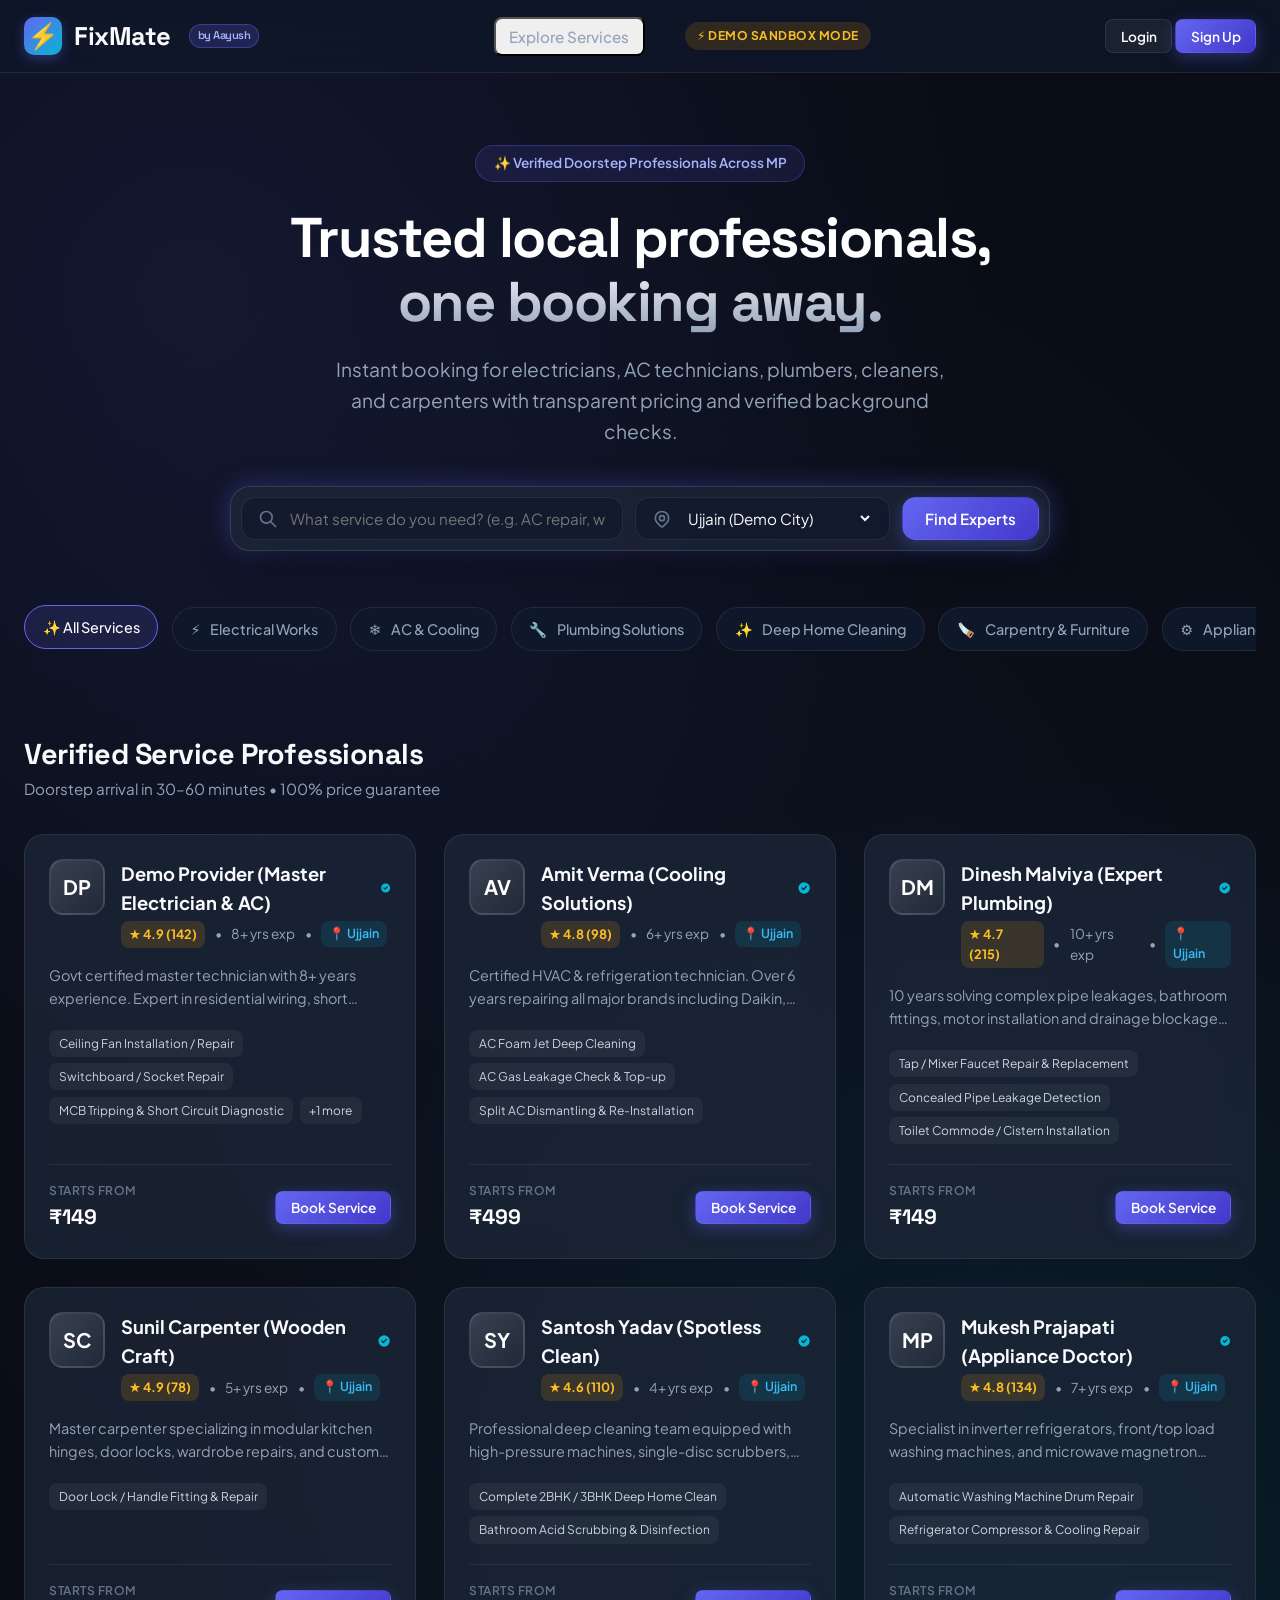
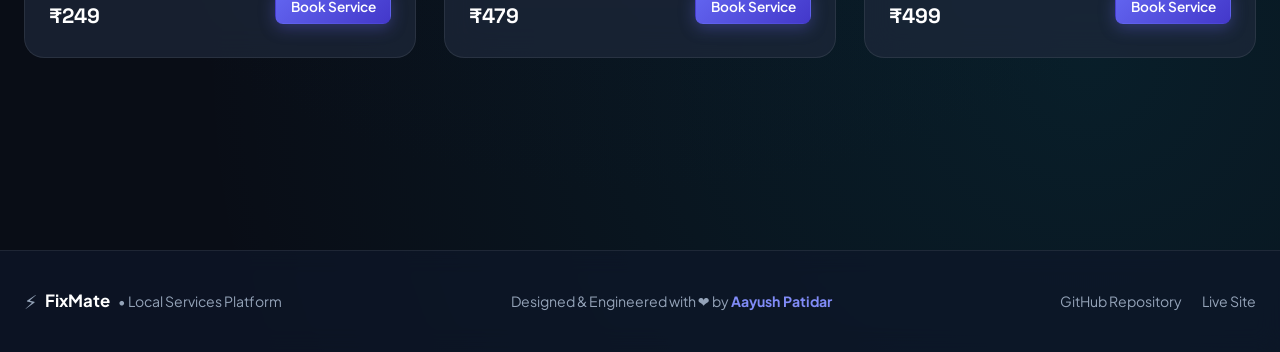
==== commit cf61c5fa: "Add Aayush Patidar author badge, brand logo tag, and platform footer with live links" ====
--- a/frontend/index.html
+++ b/frontend/index.html
@@ -15,6 +15,7 @@
       <a href="javascript:void(0)" class="brand-logo" onclick="App.switchView('marketplace-view')">
         <div class="logo-badge">⚡</div>
         <span>FixMate</span>
+        <span style="font-size: 0.7rem; background: rgba(99, 102, 241, 0.2); color: #a5b4fc; border: 1px solid rgba(99, 102, 241, 0.4); padding: 0.15rem 0.5rem; border-radius: 9999px; font-weight: 600; margin-left: 0.4rem;">by Aayush</span>
       </a>
 
       <nav class="nav-menu">
@@ -533,6 +534,24 @@
     </div>
   </div>
 
+  <!-- Platform Footer -->
+  <footer style="border-top: 1px solid var(--border-subtle); padding: 2.2rem 0; margin-top: 4rem; background: rgba(15, 23, 42, 0.7); backdrop-filter: blur(12px);">
+    <div class="container" style="display: flex; justify-content: space-between; align-items: center; flex-wrap: wrap; gap: 1rem; font-size: 0.88rem; color: var(--text-muted);">
+      <div style="display: flex; align-items: center; gap: 0.5rem;">
+        <span style="font-size: 1.2rem;">⚡</span>
+        <strong style="color: #fff; font-size: 1.05rem;">FixMate</strong>
+        <span>• Local Services Platform</span>
+      </div>
+      <div>
+        Designed & Engineered with ❤️ by <strong style="color: #818cf8;">Aayush Patidar</strong>
+      </div>
+      <div style="display: flex; gap: 1.25rem;">
+        <a href="https://github.com/aayushpatidar1511/FixMate" target="_blank" style="color: var(--text-muted); text-decoration: none;">GitHub Repository</a>
+        <a href="https://fixmate-aayush.onrender.com/" style="color: var(--text-muted); text-decoration: none;">Live Site</a>
+      </div>
+    </div>
+  </footer>
+
   <!-- Frontend Scripts -->
   <script src="js/toast.js"></script>
   <script src="js/mockData.js"></script>
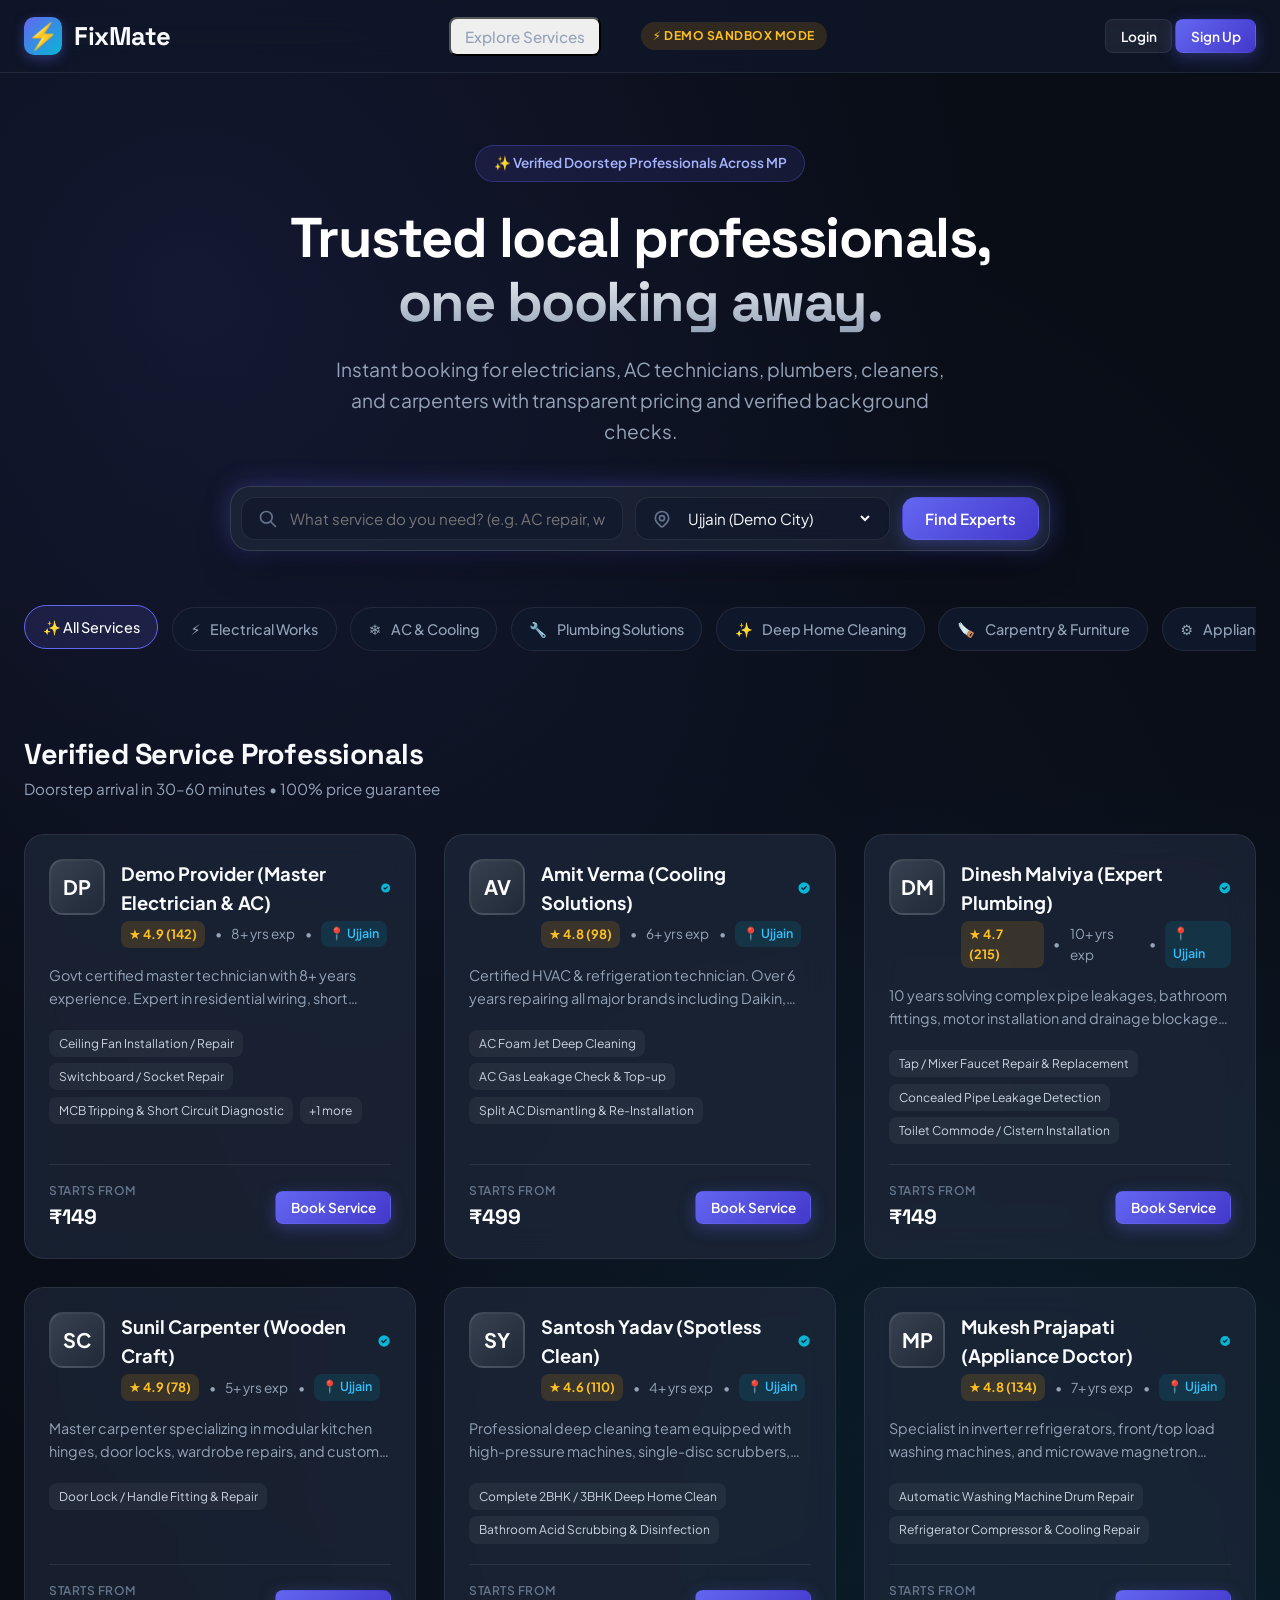
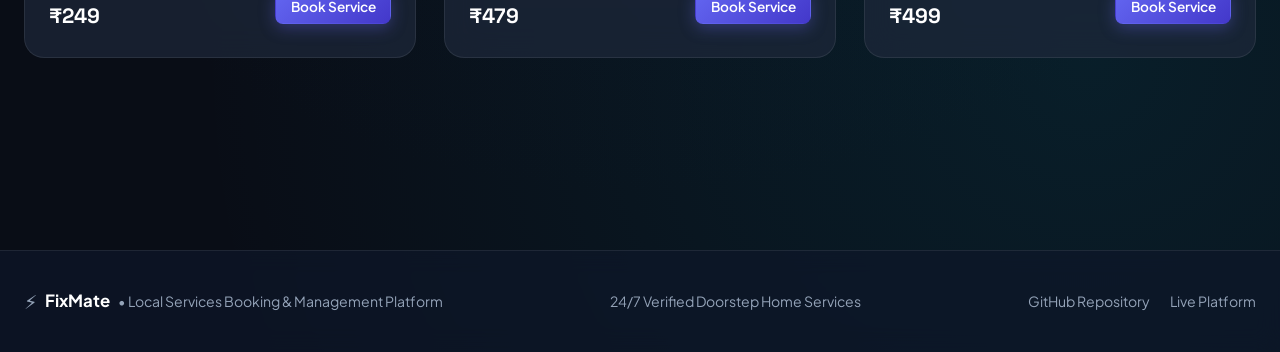
==== commit f29d3a79: "Update platform URL to fixmate-aayush and maintain clean professional UI" ====
--- a/frontend/index.html
+++ b/frontend/index.html
@@ -15,7 +15,6 @@
       <a href="javascript:void(0)" class="brand-logo" onclick="App.switchView('marketplace-view')">
         <div class="logo-badge">⚡</div>
         <span>FixMate</span>
-        <span style="font-size: 0.7rem; background: rgba(99, 102, 241, 0.2); color: #a5b4fc; border: 1px solid rgba(99, 102, 241, 0.4); padding: 0.15rem 0.5rem; border-radius: 9999px; font-weight: 600; margin-left: 0.4rem;">by Aayush</span>
       </a>
 
       <nav class="nav-menu">
@@ -540,14 +539,14 @@
       <div style="display: flex; align-items: center; gap: 0.5rem;">
         <span style="font-size: 1.2rem;">⚡</span>
         <strong style="color: #fff; font-size: 1.05rem;">FixMate</strong>
-        <span>• Local Services Platform</span>
+        <span>• Local Services Booking & Management Platform</span>
       </div>
       <div>
-        Designed & Engineered with ❤️ by <strong style="color: #818cf8;">Aayush Patidar</strong>
+        <span>24/7 Verified Doorstep Home Services</span>
       </div>
       <div style="display: flex; gap: 1.25rem;">
         <a href="https://github.com/aayushpatidar1511/FixMate" target="_blank" style="color: var(--text-muted); text-decoration: none;">GitHub Repository</a>
-        <a href="https://fixmate-aayush.onrender.com/" style="color: var(--text-muted); text-decoration: none;">Live Site</a>
+        <a href="https://fixmate-aayush.onrender.com/" style="color: var(--text-muted); text-decoration: none;">Live Platform</a>
       </div>
     </div>
   </footer>
